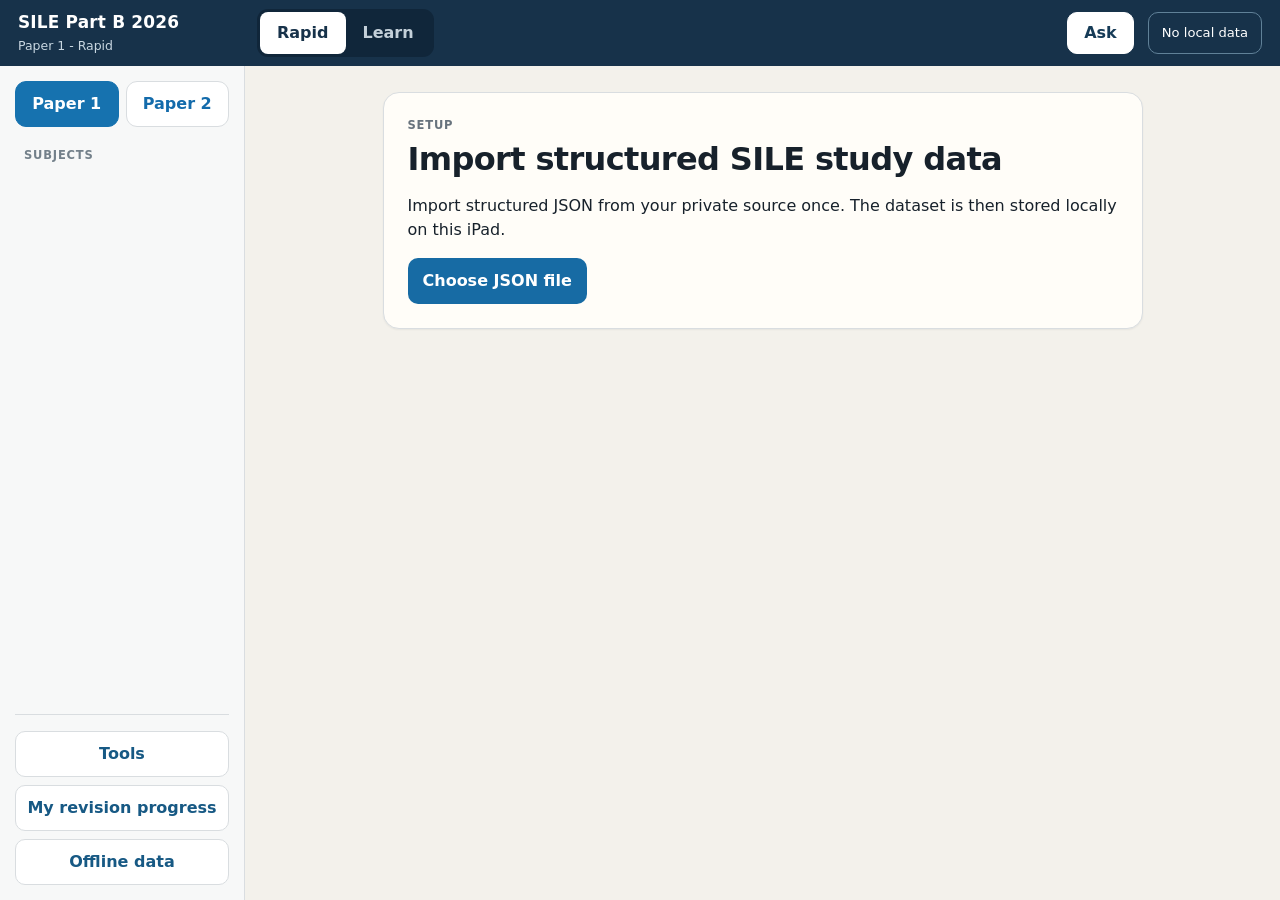
==== index.html @ 6424556f "Resolve manifest and touch icon relative to hosting directory for safe staging" ====
<!doctype html>
<html lang="en">
<head>
<meta charset="utf-8">
<meta name="viewport" content="width=device-width,initial-scale=1,viewport-fit=cover">
<meta name="theme-color" content="#17324a">
<meta name="apple-mobile-web-app-capable" content="yes">
<meta name="apple-mobile-web-app-status-bar-style" content="default">
<meta name="apple-mobile-web-app-title" content="SILE 2026">
<link rel="manifest" href="./manifest.webmanifest">
<link rel="apple-touch-icon" sizes="180x180" href="./apple-touch-icon.png">
<link rel="stylesheet" href="styles.css">
<script>
(function(){
  function save(message){
    try{sessionStorage.setItem('sile_last_startup_error',String(message).slice(0,240))}catch(e){}
  }
  window.addEventListener('error', function(e){save((e.message || 'Script loading error')+(e.filename?' ('+e.filename.split('/').pop()+')':''))});
  window.addEventListener('unhandledrejection', function(e){save('Unhandled rejection: '+String(e.reason && e.reason.message || e.reason))});
})();
</script>
<title>SILE Part B 2026</title>
</head>
<body>
<header class="appHeader">
  <button id="navToggle" class="navToggle" aria-label="Show or hide subject navigation" aria-expanded="false">☰</button>
  <div class="brandBlock">
    <div class="brandTitle">SILE Part B 2026</div>
    <div id="contextLabel" class="brandContext">Offline reference</div>
  </div>
  <div class="modeSwitch" aria-label="Study mode">
    <button data-mode="rapid" class="active">Rapid</button>
    <button data-mode="learn">Learn</button>
  </div>
  <button id="searchBtn" class="headerAction urgentAction" aria-label="Ask a legal question using local study materials">Ask</button>
  <button id="statusBtn" class="offlineBadge">No data</button>
</header>

<div class="appShell">
  <aside id="sidebar" class="sidebar">
    <div class="paperSwitch">
      <button data-paper="1" class="active">Paper 1</button>
      <button data-paper="2">Paper 2</button>
    </div>
    <div class="sideLabel">Subjects</div>
    <nav id="subjects" class="subjectNav"></nav>
    <div class="sideFooter">
      <button id="toolsBtn" class="sideUtility">Tools</button>
      <button id="progressBtn" class="sideUtility">My revision progress</button>
      <button id="dataBtn" class="sideUtility">Offline data</button>
    </div>
  </aside>

  <main class="mainArea">
    <div id="screen" class="screen"></div>
  </main>
</div>

<input id="fileInput" type="file" accept="application/json,.json" hidden>
<div id="toast" class="toast" role="status" aria-live="polite"></div>
<script src="tools-enhancements.js" defer></script>
<script src="retrieval-enhancements.js?build=20261123c" defer></script>
<script src="local-model.js" defer></script>
<script src="study-ux.js" defer></script>
<script src="app.js?build=20261123c" defer></script>
</body>
</html>
---- styles.css ----
:root{
  --nav:#17324a;
  --nav-deep:#10263a;
  --bg:#f3f1eb;
  --surface:#fffdf8;
  --surface-2:#f8f6f1;
  --ink:#17212b;
  --muted:#68737d;
  --line:#d9dde0;
  --accent:#1b679d;
  --accent-soft:#e8f1f7;
  --green:#23623c;
  --green-bg:#e4f2e8;
  --amber:#74520b;
  --amber-bg:#fff0c8;
  --red:#8f2d2d;
  --red-bg:#fde6e5;
  --purple:#642d78;
  --purple-bg:#f2e6f7;
  --shadow:0 1px 2px rgba(20,35,50,.06);
  font:16px/1.5 system-ui,-apple-system,"Segoe UI",sans-serif;
  color:var(--ink);
  background:var(--bg);
}
*{box-sizing:border-box}
html,body{height:100%;margin:0}
body{overflow:hidden;background:var(--bg)}
button,input{font:inherit}
button{cursor:pointer}
button:focus-visible,input:focus-visible,summary:focus-visible{outline:3px solid #9bc9e8;outline-offset:2px}

.appHeader{height:66px;background:var(--nav);color:#fff;display:flex;align-items:center;gap:14px;padding:9px 18px;position:relative;z-index:20}
.brandBlock{min-width:225px}
.brandTitle{font-weight:800;font-size:1.06rem;letter-spacing:.01em}
.brandContext{font-size:.78rem;color:#c8d7e1;margin-top:1px}
.modeSwitch{display:flex;background:var(--nav-deep);padding:3px;border-radius:11px}
.modeSwitch button{min-height:42px;border:0;border-radius:8px;padding:0 17px;background:transparent;color:#c4d0d9;font-weight:780}
.modeSwitch button.active{background:#fff;color:var(--nav)}
.headerAction{margin-left:auto;min-height:42px;border:1px solid #608198;border-radius:10px;background:transparent;color:#fff;padding:0 16px;font-weight:720}
.offlineBadge{min-height:42px;border:1px solid #608198;border-radius:10px;background:transparent;color:#fff;padding:0 13px;font-size:.82rem}

.appShell{height:calc(100dvh - 66px);display:grid;grid-template-columns:245px minmax(0,1fr);min-height:0}
.sidebar{min-height:0;overflow-y:auto;-webkit-overflow-scrolling:touch;background:#f7f8f8;border-right:1px solid var(--line);padding:15px;display:flex;flex-direction:column}
.paperSwitch{display:grid;grid-template-columns:1fr 1fr;gap:7px;margin-bottom:20px}
.paperSwitch button{min-height:46px;border:1px solid var(--line);border-radius:11px;background:#fff;color:#136bab;font-weight:800}
.paperSwitch button.active{background:#1672af;color:#fff;border-color:#1672af}
.sideLabel{padding:0 9px 7px;text-transform:uppercase;letter-spacing:.07em;font-size:.72rem;color:#73808a;font-weight:850}
.subjectNav{display:flex;flex-direction:column;gap:4px}
.subjectNav button{min-height:46px;border:0;border-radius:10px;background:transparent;text-align:left;padding:10px 11px;color:#1f2a34;font-weight:690}
.subjectNav button:hover{background:#eef3f6}
.subjectNav button.active{background:#dfeef8;color:#174f76;font-weight:800}
.subjectNav button.allSubjects{font-weight:820}
.sideFooter{margin-top:auto;padding-top:16px;border-top:1px solid var(--line);display:grid;gap:8px}
.sideUtility{min-height:46px;border:1px solid var(--line);border-radius:10px;background:#fff;color:#175984;font-weight:760}

.mainArea{min-width:0;min-height:0;overflow:hidden;background:var(--bg)}
.screen{height:100%;overflow-y:auto;-webkit-overflow-scrolling:touch;overscroll-behavior:contain;padding:26px 30px 90px}
.screenInner{max-width:980px;margin:0 auto}

.eyebrow{text-transform:uppercase;letter-spacing:.07em;font-size:.72rem;color:var(--muted);font-weight:850;margin-bottom:7px}
.pageTitle{font-size:2rem;line-height:1.15;margin:0 0 10px;letter-spacing:-.02em}
.pageLead{max-width:760px;color:#59656e;margin:0}

.paperHero,.subjectHero,.dataPanel,.searchPanel{background:var(--surface);border:1px solid var(--line);border-radius:16px;padding:24px;box-shadow:var(--shadow)}
.paperStats,.subjectStats{display:flex;gap:10px;flex-wrap:wrap;margin-top:18px}
.statPill{border:0;background:#edf3f6;border-radius:10px;padding:9px 12px;text-align:left;color:#34424d}
.statPill strong{display:block;color:#173a55;font-size:1.08rem}

.subjectGrid{display:grid;grid-template-columns:repeat(2,minmax(0,1fr));gap:12px;margin-top:20px}
.subjectCard{min-height:112px;border:1px solid var(--line);border-radius:13px;background:#fff;padding:16px;text-align:left}
.subjectCard:hover{border-color:#aacadd;background:#fbfdfe}
.subjectCardTitle{font-size:1rem;font-weight:800;color:#1f3444}
.subjectCardMeta{margin-top:7px;color:var(--muted);font-size:.82rem}

.subjectHeader{margin-bottom:18px}
.subjectHeaderTop{display:flex;justify-content:space-between;align-items:flex-start;gap:18px}
.subjectHeader .pageTitle{font-size:1.85rem}
.tabBar{display:flex;gap:4px;overflow-x:auto;-webkit-overflow-scrolling:touch;padding:5px;background:#e9ecee;border-radius:12px;margin-top:18px;position:sticky;top:-1px;z-index:8}
.tabBar button{flex:0 0 auto;min-height:42px;border:0;border-radius:9px;padding:0 13px;background:transparent;color:#52616d;font-weight:760}
.tabBar button.active{background:#fff;color:#173d59;box-shadow:var(--shadow)}

.sectionTitle{font-size:1.12rem;margin:26px 0 10px;color:#1c2e3a}
.essentialsGrid{display:grid;grid-template-columns:repeat(3,minmax(0,1fr));gap:12px}
.essentialBlock{background:var(--surface);border:1px solid var(--line);border-radius:13px;padding:15px;min-height:150px}
.essentialBlock h3{font-size:.83rem;text-transform:uppercase;letter-spacing:.04em;color:#5e6d78;margin:0 0 10px}
.essentialBlock ul{margin:0;padding-left:19px}
.essentialBlock li{margin:7px 0}

.listHeader{display:flex;align-items:flex-end;justify-content:space-between;gap:16px;margin-bottom:12px}
.listHeader h2{font-size:1.35rem;margin:0}
.listCount{font-size:.82rem;color:var(--muted)}
.contentList{display:grid;gap:9px}
.contentRow{width:100%;border:1px solid var(--line);border-radius:12px;background:var(--surface);padding:14px 16px;text-align:left;box-shadow:var(--shadow)}
.contentRow:hover{border-color:#b5cfdf;background:#fcfefe}
.rowTop{display:flex;align-items:center;justify-content:space-between;gap:12px}
.rowType{font-size:.7rem;font-weight:850;letter-spacing:.05em;color:var(--accent)}
.rowMeta{font-size:.76rem;color:var(--muted)}
.rowTitle{font-size:1rem;font-weight:790;margin-top:4px;color:#183a53}
.rowExcerpt{font-size:.86rem;color:#56636d;margin-top:5px}

.learnGrid{display:grid;grid-template-columns:repeat(2,minmax(0,1fr));gap:12px}
.lessonCard{border:1px solid var(--line);border-radius:13px;background:var(--surface);padding:16px;text-align:left;min-height:145px}
.lessonPriority{font-size:.7rem;font-weight:850;color:#7a5b12;text-transform:uppercase;letter-spacing:.05em}
.lessonTitle{font-weight:820;font-size:1rem;margin-top:5px;color:#173b56}
.lessonSummary{font-size:.84rem;color:#5d6972;margin-top:7px}
.lessonMeta{font-size:.75rem;color:#7b858d;margin-top:10px}

.focusHeader{position:sticky;top:-26px;z-index:9;background:linear-gradient(var(--bg) 78%,rgba(243,241,235,0));padding:26px 0 16px;margin-top:-26px}
.backButton{min-height:44px;border:1px solid var(--line);border-radius:10px;background:#fff;color:#175984;padding:0 13px;font-weight:760}
.reader{max-width:820px;margin:0 auto}
.reader .pageTitle{font-size:1.9rem}
.readerMeta{font-size:.8rem;color:var(--muted);margin-bottom:8px}

.provenanceStrip{display:flex;gap:7px;flex-wrap:wrap;margin:12px 0 16px}
.badge{display:inline-flex;align-items:center;min-height:30px;border-radius:999px;padding:0 10px;font-size:.7rem;font-weight:860;letter-spacing:.025em}
.badge.official{background:var(--green-bg);color:var(--green)}
.badge.derived{background:var(--amber-bg);color:var(--amber)}
.badge.unresolved{background:var(--red-bg);color:var(--red)}
.badge.conflict{background:var(--purple-bg);color:var(--purple)}
.badge.neutral{background:#edf0f2;color:#52616d}

.readSection{background:var(--surface);border:1px solid var(--line);border-radius:13px;padding:17px 18px;margin:11px 0}
.readSection h2{font-size:1.02rem;margin:0 0 8px;color:#1d3445}
.readSection p{margin:0;white-space:pre-wrap}
.readSection.rule{border-left:5px solid var(--accent)}
.readSection.trap{border-left:5px solid #a03b37;background:#fffaf9}
.readSection.answer{border-left:5px solid #2c6b43}
.readSection.warning{border-left:5px solid #7b3d8c;background:#fffaff}

.optionList{display:grid;gap:8px}
.optionBox{border:1px solid var(--line);border-radius:10px;padding:11px 12px;background:#fff}
.answerReveal{margin-top:12px}
.revealButton{min-height:46px;border:0;border-radius:10px;background:#173f5d;color:#fff;padding:0 16px;font-weight:800}
.hiddenAnswer{display:none}
.hiddenAnswer.revealed{display:block}

.conceptTable{display:grid;gap:9px}
.conceptCard{border:1px solid var(--line);border-radius:11px;padding:13px 14px;background:#fff}
.conceptTerm{font-weight:830;color:#173d59}
.conceptPlain{margin-top:5px}
.conceptLegal{margin-top:7px;color:#5b6770;font-size:.86rem;border-top:1px solid #eceeef;padding-top:7px}
.numberedList,.bulletList{margin:0;padding-left:22px}
.numberedList li,.bulletList li{margin:7px 0}
.miniGrid{display:grid;grid-template-columns:1fr 1fr;gap:10px}
.miniBlock{border:1px solid var(--line);border-radius:11px;background:#fff;padding:13px}
.miniLabel{font-size:.72rem;text-transform:uppercase;letter-spacing:.05em;color:var(--muted);font-weight:850;margin-bottom:5px}
.memoryBox{background:#eef5f8;border:1px solid #cbdde7;border-radius:12px;padding:15px}
.trapBox{background:#fff2ef;border:1px solid #edc8c2;border-radius:12px;padding:15px}
.conflictBox{background:#fbf4fd;border:1px solid #dfcae7;border-radius:12px;padding:15px;margin:8px 0}
.checkList details{border-top:1px solid var(--line);padding:10px 0}
.checkList details:first-child{border-top:0}
.checkList summary{font-weight:760;cursor:pointer}
.checkAnswer{padding:8px 0 2px;color:#4f5d67}

.searchPanel{max-width:900px;margin:0 auto}
.searchInput{width:100%;min-height:50px;border:2px solid #bcc9d2;border-radius:11px;padding:0 14px;font-size:1.02rem;background:#fff}
.searchScope{display:flex;gap:6px;flex-wrap:wrap;margin-top:11px}
.searchScope button{min-height:40px;border:1px solid var(--line);border-radius:999px;background:#fff;padding:0 12px;color:#2b5878;font-weight:720}
.searchScope button.active{background:#173f5d;color:#fff;border-color:#173f5d}
.searchResults{margin-top:18px}

.toolsGrid{display:grid;grid-template-columns:repeat(2,minmax(0,1fr));gap:12px}
.toolCard{border:1px solid var(--line);border-radius:12px;background:var(--surface);padding:15px}
.toolCard h3{margin:4px 0 6px;font-size:1rem}
.toolCard p{margin:0;color:#5a6770;font-size:.86rem}

.dataPanel{max-width:760px;margin:0 auto}
.dataActions{display:flex;gap:10px;flex-wrap:wrap;margin-top:16px}
.primaryButton,.secondaryButton{min-height:46px;border-radius:10px;padding:0 15px;font-weight:780}
.primaryButton{border:0;background:#176ba4;color:#fff}
.secondaryButton{border:1px solid var(--line);background:#fff;color:#175984}
.dataNote{margin-top:15px;padding:12px;border-radius:10px;background:#fff6dc;border:1px solid #e8d49c;font-size:.86rem}

.toast{position:fixed;bottom:18px;left:50%;transform:translateX(-50%);background:#102333;color:#fff;padding:9px 13px;border-radius:8px;display:none;z-index:50}
body.focusMode .appShell{grid-template-columns:minmax(0,1fr)}
body.focusMode .sidebar{display:none}
body.focusMode .screen{padding-left:44px;padding-right:44px}

@media(max-width:1000px){
  .appShell{grid-template-columns:220px minmax(0,1fr)}
  .brandBlock{min-width:190px}
  .screen{padding:22px 22px 80px}
  .essentialsGrid{grid-template-columns:1fr 1fr}
  .learnGrid{grid-template-columns:1fr}
}
@media(prefers-reduced-motion:reduce){*{scroll-behavior:auto!important}}
/* v11: private local tools and reference finder */
.urgentAction{background:#fff;color:#163b57;border-color:#fff;font-weight:850}
.secondaryAction{opacity:.8}
.findPage{max-width:980px;margin:0 auto}
.findLabel,.calcField span{display:block;font-size:.8rem;font-weight:800;color:#52616d;margin-bottom:6px}
.findPage textarea{display:block;width:100%;min-height:120px;resize:vertical;font:inherit;line-height:1.5;padding:13px;border:2px solid #c5d0d8;border-radius:11px;background:#fff}
.findControls{display:flex;align-items:center;gap:16px;flex-wrap:wrap;margin-top:13px}
.findControls label{display:flex;gap:7px;align-items:center;font-size:.86rem}
.findControls input[type=checkbox]{width:20px;height:20px}
.toolLaunchGrid{display:grid;grid-template-columns:repeat(auto-fit,minmax(230px,1fr));gap:10px}
.toolLaunch{width:100%;min-height:100px;border:1px solid var(--line);background:#fff;text-align:left;padding:14px;border-radius:11px}
.toolLaunch strong,.toolLaunch small{display:block;margin-top:6px}
.toolLaunch small{font-size:.82rem;color:var(--muted)}
.privateInstall{background:#edf4f9;border:1px solid #c9dce9;padding:15px;border-radius:12px;margin-bottom:20px}
.privateInstall p{margin:5px 0 10px}
.calcForm{display:grid;grid-template-columns:repeat(auto-fit,minmax(260px,1fr));gap:12px;background:#fff;border:1px solid var(--line);padding:18px;border-radius:12px;margin:14px 0}
.calcForm>.dataActions{grid-column:1 / -1}
.calcField{display:block;min-width:0}
.calcField input,.calcField select{width:100%;height:46px;border:1px solid #aabdc9;border-radius:9px;padding:7px 12px;background:#fff;font-size:1rem}
.calcField small{display:block;color:var(--muted);font-size:.75rem;margin-top:5px}
@media(max-width:1100px){.brandBlock{min-width:165px}.appHeader{gap:7px;padding:8px 10px}.headerAction{padding:0 10px;font-size:.82rem}.offlineBadge{font-size:.72rem}.calcForm{grid-template-columns:1fr}}
@media(max-width:780px){.urgentAction{font-size:.8rem}.secondaryAction{display:none}}

/* 2026-11-23: Beginner lessons, structured procedures, iPad navigation */
.procedureSteps{counter-reset:none;padding:0;margin:14px 0;list-style:none;display:grid;gap:14px}
.procedureStep{background:var(--surface);border:1px solid var(--line);border-radius:13px;padding:18px 20px;border-left:5px solid var(--accent)}
.procedureNum{font-size:.73rem;font-weight:900;letter-spacing:.09em;color:#1366a0;margin-bottom:8px}
.procedureStep h2{font-size:1.13rem;line-height:1.45;margin:0 0 14px}
.procedureFacts{margin:0;display:grid;grid-template-columns:repeat(2,minmax(0,1fr));gap:10px}
.procedureFacts>div{border-top:1px solid var(--line);padding-top:8px}
.procedureFacts dt{color:var(--muted);font-weight:800;font-size:.77rem}
.procedureFacts dd{margin:3px 0 0;font-size:.91rem;overflow-wrap:anywhere}
.learningStage{display:grid;grid-template-columns:43px minmax(0,1fr);gap:14px;margin:20px 0 26px}
.stageNum{height:40px;width:40px;background:#174b70;border-radius:50%;color:#fff;display:grid;place-items:center;font-weight:900}
.stageBody{min-width:0}
.stageBody>h2{font-size:1.2rem;margin:0 0 12px}
.stageBody>h3{font-size:1rem;margin:14px 0 5px}
.stageBody>p{max-width:74ch}
.stageBody .readSection{margin:10px 0}
.stageBody .conceptCard{padding:14px}
.studyActions{display:flex;gap:9px;flex-wrap:wrap;margin:14px 0}
.studyActions button{min-height:46px}
.progressPanel{margin-top:24px}
.relatedQuestions{display:grid;gap:8px}
.relatedQuestion{border:1px solid var(--line);border-radius:10px;background:#fff;padding:11px 13px;min-height:46px;text-align:left;color:#175984;font-weight:750}
.relatedQuestion small{float:right;color:var(--muted);font-size:.71rem}
.answerChoice{border:1px solid var(--line);border-radius:11px;background:#fff;display:flex;gap:11px;align-items:flex-start;padding:12px;margin:7px 0;min-height:52px}
.answerChoice:has(input:checked){border-color:#287fbd;background:#ebf4fb}
.answerChoice input{height:20px;width:20px;flex:0 0 20px;margin:3px}
.answerLetter{font-weight:850;color:#173f5d}
.answerText{flex:1}
.navToggle{display:none;background:transparent;border:1px solid #62849c;color:#fff;border-radius:9px;min-height:42px;min-width:44px}
body.focusMode .mainArea{min-width:0}
.appHeader{overflow:hidden}
.brandContext{white-space:nowrap;overflow:hidden;text-overflow:ellipsis}
@media(max-width:1060px){
 .appHeader{gap:8px}
 .brandBlock{min-width:0;max-width:200px}
 .appShell{grid-template-columns:205px minmax(0,1fr)}
 .subjectHeaderTop{flex-wrap:wrap}
 .subjectHeader .pageTitle{font-size:1.58rem}
 .subjectGrid,.essentialsGrid{grid-template-columns:1fr 1fr}
 .modeSwitch button{padding:0 12px}
}
@media(max-width:800px){
 .appHeader{display:grid;grid-template-columns:minmax(0,1fr) auto auto;grid-template-areas:"brand mode search" "status status status";height:112px;align-content:center;row-gap:5px}
 .brandBlock{grid-area:brand;max-width:none}
 .modeSwitch{grid-area:mode}
 #searchBtn{grid-area:search;margin:0}
 #statusBtn{grid-area:status;justify-self:end;min-height:31px;padding:3px 10px}
 .appShell{height:calc(100dvh - 112px);grid-template-columns:180px minmax(0,1fr)}
 .screen{padding:16px 15px 75px}
 .pageTitle{font-size:1.5rem}
 .subjectGrid,.essentialsGrid,.learnGrid,.miniGrid{grid-template-columns:1fr}
 .procedureFacts{grid-template-columns:1fr}
 .subjectNav button{padding:9px;font-size:.89rem}
 .tabBar{overflow-x:auto;white-space:nowrap}
}
@media(max-width:630px){
 .appHeader{grid-template-columns:44px minmax(0,1fr) auto;grid-template-areas:"nav brand search" "mode mode status"}
 .navToggle{grid-area:nav;display:grid;place-items:center}
 .brandTitle{font-size:.94rem}
 .modeSwitch{justify-self:start}
 .appShell{grid-template-columns:minmax(0,1fr)}
 .sidebar{position:fixed;top:112px;left:0;bottom:0;width:min(270px,82vw);z-index:30;box-shadow:8px 0 18px #12243322;transform:translateX(-110%);transition:transform .18s}
 body.navOpen .sidebar{transform:translateX(0)}
 body.focusMode .sidebar{display:none}
 body.focusMode .screen{padding:18px 15px 75px}
 .reader .pageTitle{font-size:1.45rem}
 .learningStage{grid-template-columns:33px minmax(0,1fr);gap:8px}
 .stageNum{width:30px;height:30px}
}

/* Clear distinction between Rapid lookup and Learn study workflows */
.rapidHome,.learnHome{max-width:930px;margin:0 auto}
.rapidHome .pageTitle,.learnHome .pageTitle{font-size:clamp(1.65rem,3vw,2.25rem)}
.rapidHome .subjectCard{min-height:105px}
.learnHome .subjectCard{min-height:145px}
.quickFind{min-width:200px;margin:17px 0 5px}
.modeIntro{border-radius:15px;padding:20px 22px;margin-bottom:20px}
.modeIntro h2{font-size:1.38rem;line-height:1.35;margin:2px 0 8px}
.modeIntro p{max-width:75ch;margin:0 0 13px;color:#495966}
.quickMode{background:#eaf2f6;border:1px solid #c9dce8}
.learnMode{background:#fffdf8;border:1px solid #d7d9d7}
.studyProgressTop{padding:13px 15px;background:#e7f0e9;border-radius:11px;margin:16px 0;color:#244d35}
.studyProgressTop strong{font-size:1.08rem}
.progressTrack{height:9px;background:#cddbcf;overflow:hidden;border-radius:99px;margin:8px 0 0}
.progressTrack span{display:block;height:100%;background:#32724c;border-radius:99px}
.reviewCount{display:block;font-size:.84rem;margin-top:8px;color:#8b5326}
.subjectNext{color:#174b70;font-weight:780;font-size:.84rem;margin-top:13px}
.nextLesson{padding:18px;background:#f3f7f8;border:1px solid #cddfe8;border-radius:13px;margin-top:14px}
.nextLesson h3{margin:0 0 8px;font-size:1.08rem}
.nextLesson p{margin:0 0 12px;color:#53636f}
.learningShortcuts{display:grid;grid-template-columns:repeat(3,minmax(0,1fr));gap:10px;margin:18px 0}
.learnShortcut{display:block;background:#fff;border:1px solid var(--line);padding:14px;border-radius:11px;text-align:left;min-height:90px;color:#174b70}
.learnShortcut strong,.learnShortcut small{display:block}
.learnShortcut small{margin-top:7px;color:#5b6972;font-size:.79rem}
.referenceFilters{display:flex;gap:7px;flex-wrap:wrap;margin:15px 0 20px}
.referenceFilters button{min-height:43px;border:1px solid #bccbd5;background:#fff;border-radius:999px;color:#194d70;padding:0 12px;font-weight:750}
.referenceFilters button.active{background:#164f78;border-color:#164f78;color:#fff}
.modelText{white-space:pre-wrap;overflow-wrap:anywhere}
.sourceMeta{font-size:.74rem;color:#5d6c74;line-height:1.4;margin-top:8px}
.localSearchSetup{margin:22px auto 0}
.localSearchSetup details[open]{background:#fff}
@media(max-width:900px){.learningShortcuts{grid-template-columns:1fr}.modeIntro{padding:16px}}
@media(max-width:630px){.modeIntro h2{font-size:1.22rem}.quickFind{width:100%}.rapidHome .pageTitle,.learnHome .pageTitle{font-size:1.55rem}}

/* Two distinct study workflows */
.modeIntro{border:1px solid var(--line);border-radius:16px;padding:24px;margin:8px 0 18px}
.modeIntro h2{margin:4px 0 8px;font-size:1.3rem;line-height:1.3}
.modeIntro p{max-width:68ch;color:#455967;margin:0 0 14px}
.quickMode,.rapidHome{background:#ecf3f6}
.learnMode,.learnHome{background:#fcf8ed}
.learnHome,.rapidHome{border-radius:16px;padding:21px 23px}
.rapidHome .pageTitle,.learnHome .pageTitle{font-size:1.95rem}
.rapidSubject .tabBar{background:#dfe9ef}
.learningSubject .tabBar{background:#f0eadd}
.subjectNext{margin-top:11px;color:#176089;font-size:.86rem;font-weight:800}
.studyProgressTop{padding:14px 16px;background:#fff;border:1px solid #ddd6c6;border-radius:12px;margin:18px 0 7px}
.studyProgressTop strong{font-size:1.13rem;color:#233949}
.progressTrack{height:9px;overflow:hidden;background:#dce7ed;border-radius:999px;margin-top:10px}
.progressTrack>span{height:100%;display:block;background:#2779a8;border-radius:999px}
.nextLesson{border-left:4px solid #b98129;background:#fffdf6;padding:16px;margin-top:15px;border-radius:10px}
.nextLesson h3{font-size:1.12rem;margin:4px 0 6px}
.nextLesson p{line-height:1.5}
.learningShortcuts{display:grid;grid-template-columns:repeat(3,minmax(0,1fr));gap:11px;margin:16px 0}
.learnShortcut{min-height:99px;padding:15px;border:1px solid var(--line);border-radius:12px;background:#fff;text-align:left}
.learnShortcut strong{display:block;color:#1b4763;font-size:.99rem}
.learnShortcut small{display:block;color:var(--muted);font-size:.79rem;margin-top:7px}
.quickFind{margin:17px 0 5px}
.referenceFilters{display:flex;flex-wrap:wrap;gap:7px;margin:15px 0}
.referenceFilters button{min-height:44px;border:1px solid var(--line);background:#fff;border-radius:999px;padding:0 13px;color:#36586f;font-weight:760}
.referenceFilters button.active{background:#1d587c;color:#fff;border-color:#1d587c}
.reviewCount{display:inline-block;font-size:.81rem;color:#915b16;margin-top:8px}
.sourceMeta{color:#53616b;font-size:.78rem;line-height:1.35;margin-top:6px}
.modelText{white-space:pre-wrap;line-height:1.7;max-width:74ch}
.localSearchSetup{margin-top:20px}
.localSearchSetup details>summary{min-height:48px;padding:12px 0;cursor:pointer;font-weight:700}
.localSearchSetup .calcField{margin:14px 0}
.localSearchSetup #modelStatus{white-space:pre-wrap;overflow-wrap:anywhere}
@media(max-width:900px){.learningShortcuts{grid-template-columns:1fr}.modeIntro{padding:16px}.rapidHome,.learnHome{padding:17px}.rapidHome .pageTitle,.learnHome .pageTitle{font-size:1.55rem}}
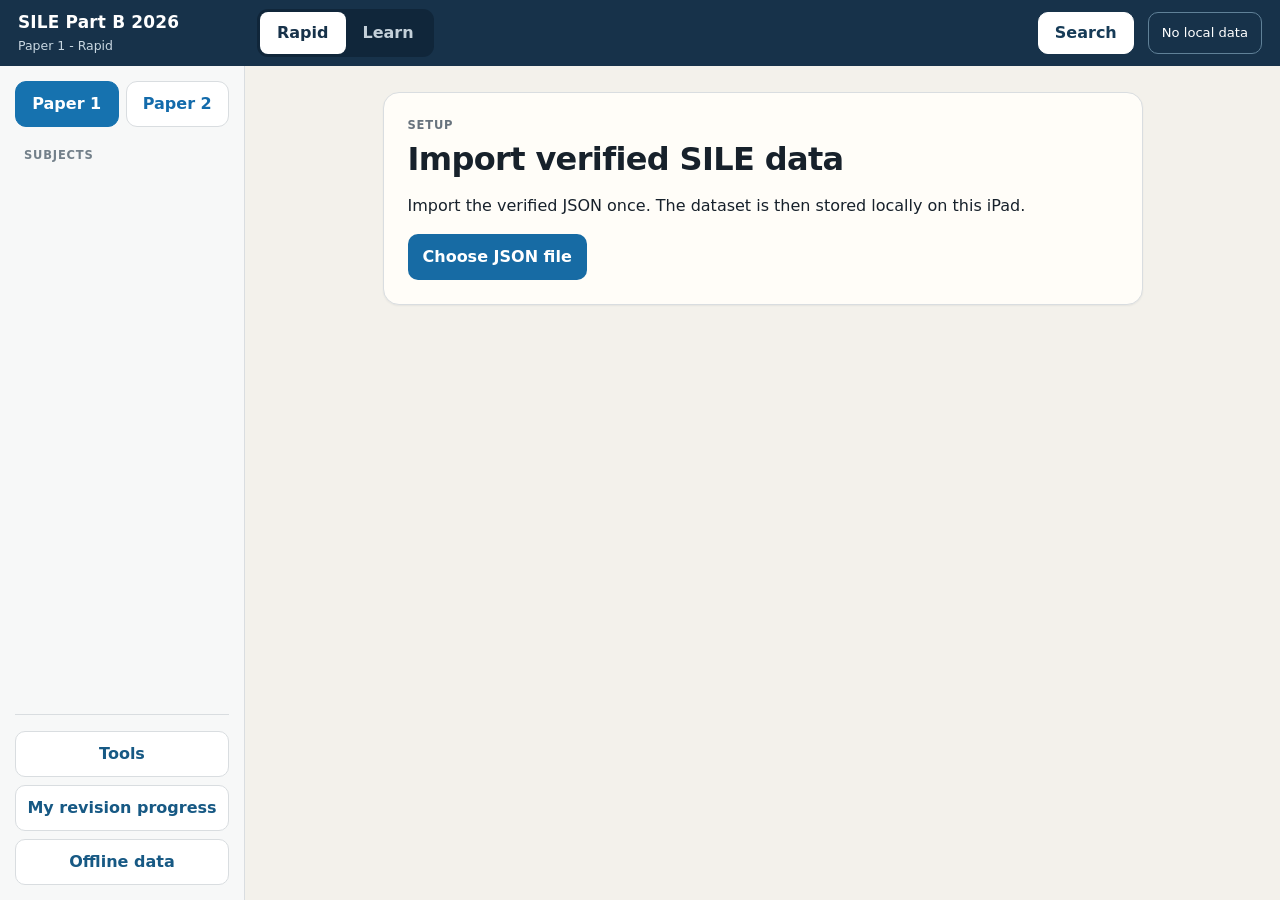
==== commit 7d862d4e: "Improve offline question search, reader controls and cache integrity" ====
--- a/index.html
+++ b/index.html
@@ -9,7 +9,7 @@
 <meta name="apple-mobile-web-app-title" content="SILE 2026">
 <link rel="manifest" href="./manifest.webmanifest">
 <link rel="apple-touch-icon" sizes="180x180" href="./apple-touch-icon.png">
-<link rel="stylesheet" href="styles.css">
+<link rel="stylesheet" href="styles.css?v=18">
 <script>
 (function(){
   function save(message){
@@ -32,7 +32,7 @@
     <button data-mode="rapid" class="active">Rapid</button>
     <button data-mode="learn">Learn</button>
   </div>
-  <button id="searchBtn" class="headerAction urgentAction" aria-label="Ask a legal question using local study materials">Ask</button>
+  <button id="searchBtn" class="headerAction urgentAction">Search</button>
   <button id="statusBtn" class="offlineBadge">No data</button>
 </header>
 
@@ -58,10 +58,10 @@
 
 <input id="fileInput" type="file" accept="application/json,.json" hidden>
 <div id="toast" class="toast" role="status" aria-live="polite"></div>
-<script src="tools-enhancements.js" defer></script>
-<script src="retrieval-enhancements.js?build=20261123c" defer></script>
-<script src="local-model.js" defer></script>
-<script src="study-ux.js" defer></script>
-<script src="app.js?build=20261123c" defer></script>
+<script src="tools-enhancements.js?v=18" defer></script>
+<script src="retrieval-enhancements.js?v=18" defer></script>
+<script src="local-model.js?v=18" defer></script>
+<script src="study-ux.js?v=18" defer></script>
+<script src="app.js?v=18" defer></script>
 </body>
 </html>
--- a/styles.css
+++ b/styles.css
@@ -345,3 +345,23 @@
 .localSearchSetup .calcField{margin:14px 0}
 .localSearchSetup #modelStatus{white-space:pre-wrap;overflow-wrap:anywhere}
 @media(max-width:900px){.learningShortcuts{grid-template-columns:1fr}.modeIntro{padding:16px}.rapidHome,.learnHome{padding:17px}.rapidHome .pageTitle,.learnHome .pageTitle{font-size:1.55rem}}
+
+.questionDetails > summary {
+ cursor: pointer;
+ min-height: 44px;
+ padding: 12px 0;
+ font-weight: 700;
+ color: var(--ink);
+}
+.questionDetails > summary:focus-visible {
+ outline: 2px solid currentColor;
+ outline-offset: 3px;
+}
+.questionDetails textarea {
+ display: block;
+ width: 100%;
+ max-width: 100%;
+ margin-top: 6px;
+ padding: 10px;
+ font: inherit;
+}
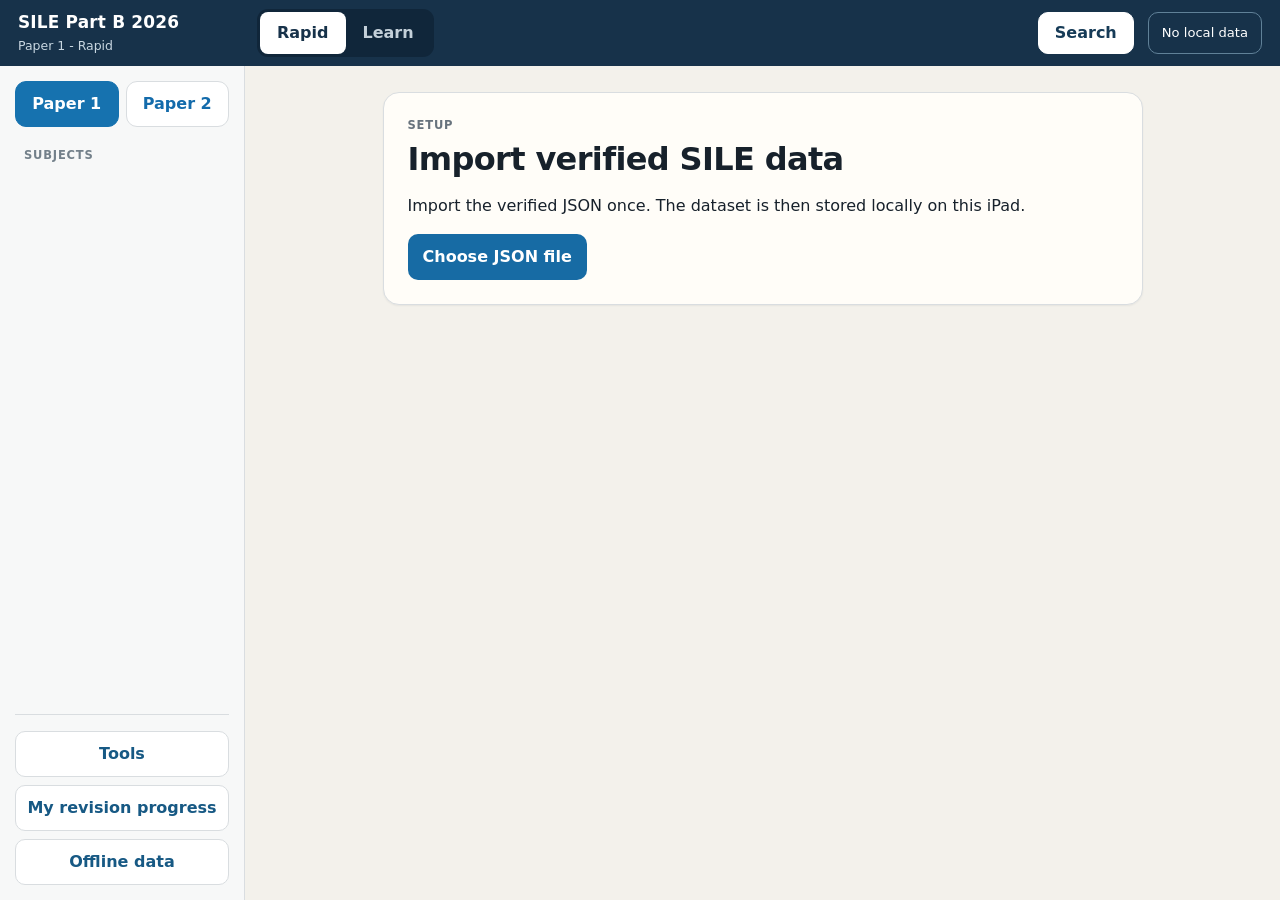
==== commit 88f1399c: "Make the SILE question reader easier to scan and navigate" ====
--- a/index.html
+++ b/index.html
@@ -9,7 +9,7 @@
 <meta name="apple-mobile-web-app-title" content="SILE 2026">
 <link rel="manifest" href="./manifest.webmanifest">
 <link rel="apple-touch-icon" sizes="180x180" href="./apple-touch-icon.png">
-<link rel="stylesheet" href="styles.css?v=18">
+<link rel="stylesheet" href="styles.css?v=19">
 <script>
 (function(){
   function save(message){
@@ -52,16 +52,17 @@
   </aside>
 
   <main class="mainArea">
+    <div id="questionBar" class="questionBar" hidden></div>
     <div id="screen" class="screen"></div>
   </main>
 </div>
 
 <input id="fileInput" type="file" accept="application/json,.json" hidden>
 <div id="toast" class="toast" role="status" aria-live="polite"></div>
-<script src="tools-enhancements.js?v=18" defer></script>
-<script src="retrieval-enhancements.js?v=18" defer></script>
-<script src="local-model.js?v=18" defer></script>
-<script src="study-ux.js?v=18" defer></script>
-<script src="app.js?v=18" defer></script>
+<script src="tools-enhancements.js?v=19" defer></script>
+<script src="retrieval-enhancements.js?v=19" defer></script>
+<script src="local-model.js?v=19" defer></script>
+<script src="study-ux.js?v=19" defer></script>
+<script src="app.js?v=19" defer></script>
 </body>
 </html>
--- a/styles.css
+++ b/styles.css
@@ -365,3 +365,103 @@
  padding: 10px;
  font: inherit;
 }
+
+.questionWording p, .optionBox, .answerText { white-space: pre-wrap; }
+
+/* Question navigation occupies its own row above the scrolling reading pane. */
+body { display: flex; flex-direction: column; height: 100dvh; }
+.appHeader { flex: 0 0 auto; }
+.appShell { flex: 1; height: auto; position: relative; }
+body.questionMode .appHeader { display: none; }
+body.questionMode .mainArea {
+ display: grid;
+ grid-template-rows: auto minmax(0, 1fr);
+}
+body.questionMode .screen {
+ min-height: 0;
+ padding: 1.15rem max(1rem, env(safe-area-inset-right)) max(2rem, env(safe-area-inset-bottom)) max(1rem, env(safe-area-inset-left));
+}
+.questionBar:not([hidden]) {
+ display: flex;
+ align-items: center;
+ justify-content: space-between;
+ gap: .75rem;
+ padding: max(.3rem, env(safe-area-inset-top)) max(.75rem, env(safe-area-inset-right)) .3rem max(.75rem, env(safe-area-inset-left));
+ background: var(--surface);
+ border-bottom: 1px solid var(--line);
+}
+.questionBar .backButton { text-align: left; overflow-wrap: anywhere; padding-block: .35rem; }
+.questionBarContext {
+ min-width: 0;
+ display: flex;
+ justify-content: flex-end;
+ flex-wrap: wrap;
+ align-items: baseline;
+ gap: .125rem .6rem;
+ text-align: right;
+ overflow-wrap: anywhere;
+}
+.questionBarContext span { color: #47586a; font-size: .84rem; }
+.questionReader { max-width: 67ch; font-size: 1.125rem; line-height: 1.65; overflow-wrap: anywhere; }
+.questionReader .pageTitle { font-size: 1.45em; margin-block-end: .65em; }
+.questionReader .readerMeta { color: #47586a; font-size: .86rem; }
+.questionReader .readSection { padding: .875rem clamp(.75rem, 2vw, 1.2rem); }
+.questionReader h2 { font-size: 1.04em; line-height: 1.35; }
+.questionKey {
+ background: #e9f1f7;
+ border: 1px solid #bccfdd;
+ border-left: 4px solid #245977;
+ border-radius: 9px;
+ padding: .65rem .9rem;
+}
+.questionKey h2, .questionKey p { margin: 0; }
+.questionKey p { font-size: 1.2em; line-height: 1.35; font-weight: 760; }
+.questionKey .provenanceStrip { margin: .3rem 0 0; }
+.questionKey .badge { padding-block: .2em; line-height: 1.3; }
+.questionAudit { color: #634613; font-size: .88em; margin: .45rem 0; }
+.questionJump {
+ border: 0;
+ background: transparent;
+ color: #175984;
+ text-decoration: underline;
+ min-height: 44px;
+ padding-inline: .25rem;
+}
+#questionReasoning p + p { margin-top: .85em; }
+.questionReader .answerText, .questionReader .conceptPlain { min-width: 0; }
+.questionReader .questionResources .readSection .readSection { border: 0; padding-inline: 0; }
+.questionReader .answerDisclosure > summary {
+ background: var(--nav);
+ color: #fff;
+ border-radius: 8px;
+ padding: .55rem .85rem;
+}
+.questionReader .answerDisclosure .questionReview { margin-top: .7rem; }
+.answerDisclosure:not([open]) > .questionReview { display: none; }
+#returnToQuestion { margin-bottom: .7rem; }
+#findHistory { margin-top: 1.1rem; }
+@media (min-width: 631px) and (max-width: 800px) {
+ .appHeader { grid-template-columns: 44px minmax(0,1fr) auto auto; grid-template-areas: "nav brand mode search" "status status status"; }
+ .navToggle { grid-area: nav; display: grid; place-items: center; }
+ .appShell { grid-template-columns: minmax(0,1fr); }
+ .sidebar { position: fixed; inset: 112px auto 0 0; width: min(270px,82vw); z-index: 30; transform: translateX(-110%); }
+ body.navOpen .sidebar { transform: translateX(0); }
+}
+
+@media (max-width: 800px) {
+ .sidebar { position: absolute; inset: 0 auto 0 0; }
+}
+@media (max-width: 460px) {
+ .appHeader { grid-template-areas: "nav brand brand" "mode mode search"; height: auto; min-height: 106px; }
+ #statusBtn, .questionBackSuffix { display: none; }
+ .questionBar .backButton { white-space: nowrap; }
+ .questionBarContext strong { font-size: .9rem; }
+ .questionReader .pageTitle { font-size: 1.22em; margin-block-end: .4em; }
+}
+
+.questionAnswerNotes { display: flex; flex-wrap: wrap; gap: .3rem; margin-block: .35rem; }
+@media (max-width: 460px) {
+ body.questionMode .screen { padding-top: .6rem; }
+ .questionReader .pageTitle { margin-block-end: .2em; }
+ .questionKey { padding: .45rem .6rem; }
+}
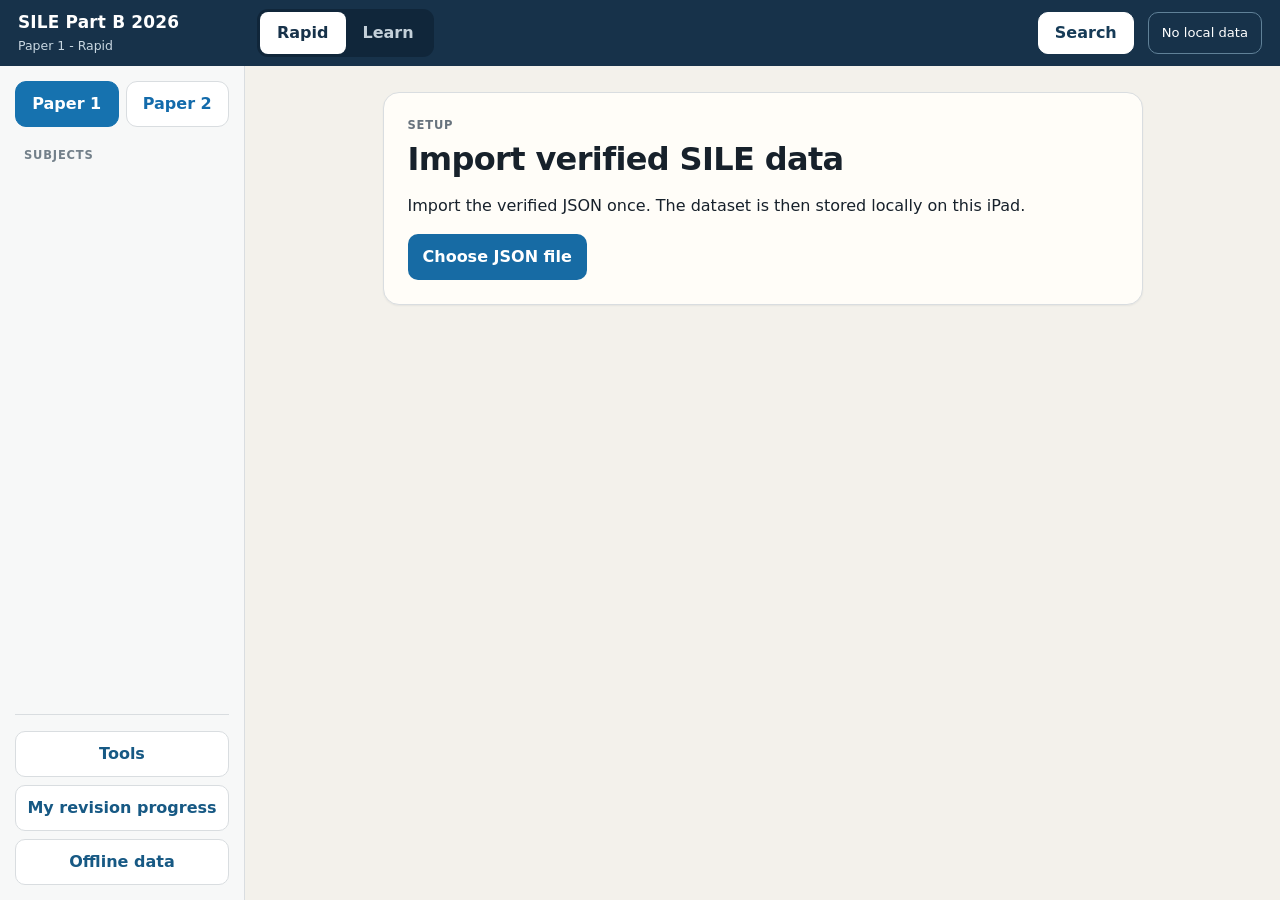
==== commit c6c11128: "Find recorded answers and classify study topics offline" ====
--- a/index.html
+++ b/index.html
@@ -9,7 +9,7 @@
 <meta name="apple-mobile-web-app-title" content="SILE 2026">
 <link rel="manifest" href="./manifest.webmanifest">
 <link rel="apple-touch-icon" sizes="180x180" href="./apple-touch-icon.png">
-<link rel="stylesheet" href="styles.css?v=19">
+<link rel="stylesheet" href="styles.css?v=21">
 <script>
 (function(){
   function save(message){
@@ -59,10 +59,10 @@
 
 <input id="fileInput" type="file" accept="application/json,.json" hidden>
 <div id="toast" class="toast" role="status" aria-live="polite"></div>
-<script src="tools-enhancements.js?v=19" defer></script>
-<script src="retrieval-enhancements.js?v=19" defer></script>
-<script src="local-model.js?v=19" defer></script>
-<script src="study-ux.js?v=19" defer></script>
-<script src="app.js?v=19" defer></script>
+<script src="tools-enhancements.js?v=21" defer></script>
+<script src="retrieval-enhancements.js?v=21" defer></script>
+<script src="local-model.js?v=21" defer></script>
+<script src="study-ux.js?v=21" defer></script>
+<script src="app.js?v=21" defer></script>
 </body>
 </html>
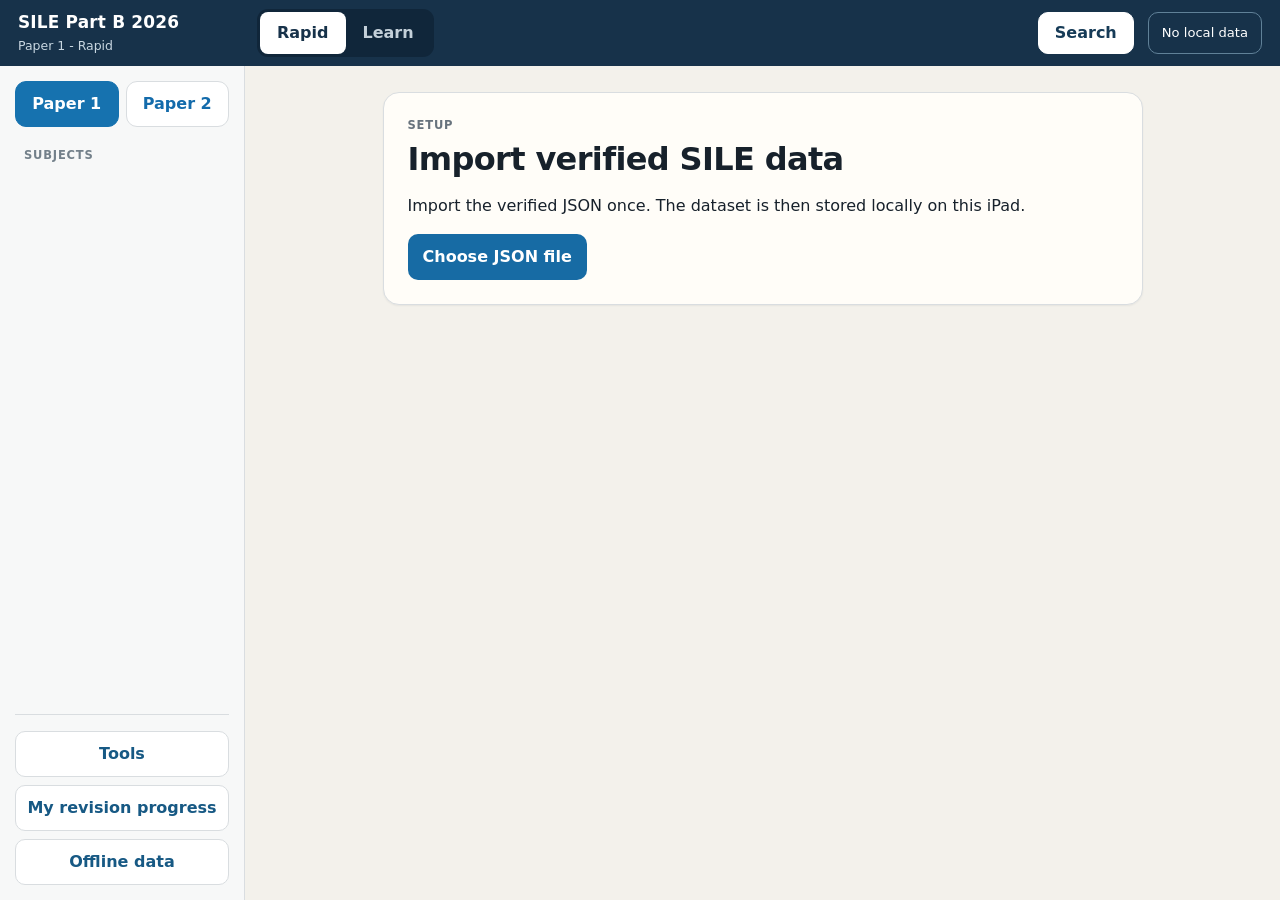
==== commit 7740da64: "Use one offline Search across the study app" ====
--- a/index.html
+++ b/index.html
@@ -9,7 +9,7 @@
 <meta name="apple-mobile-web-app-title" content="SILE 2026">
 <link rel="manifest" href="./manifest.webmanifest">
 <link rel="apple-touch-icon" sizes="180x180" href="./apple-touch-icon.png">
-<link rel="stylesheet" href="styles.css?v=21">
+<link rel="stylesheet" href="styles.css?v=22">
 <script>
 (function(){
   function save(message){
@@ -59,10 +59,9 @@
 
 <input id="fileInput" type="file" accept="application/json,.json" hidden>
 <div id="toast" class="toast" role="status" aria-live="polite"></div>
-<script src="tools-enhancements.js?v=21" defer></script>
-<script src="retrieval-enhancements.js?v=21" defer></script>
-<script src="local-model.js?v=21" defer></script>
-<script src="study-ux.js?v=21" defer></script>
-<script src="app.js?v=21" defer></script>
+<script src="tools-enhancements.js?v=22" defer></script>
+<script src="retrieval-enhancements.js?v=22" defer></script>
+<script src="study-ux.js?v=22" defer></script>
+<script src="app.js?v=22" defer></script>
 </body>
 </html>
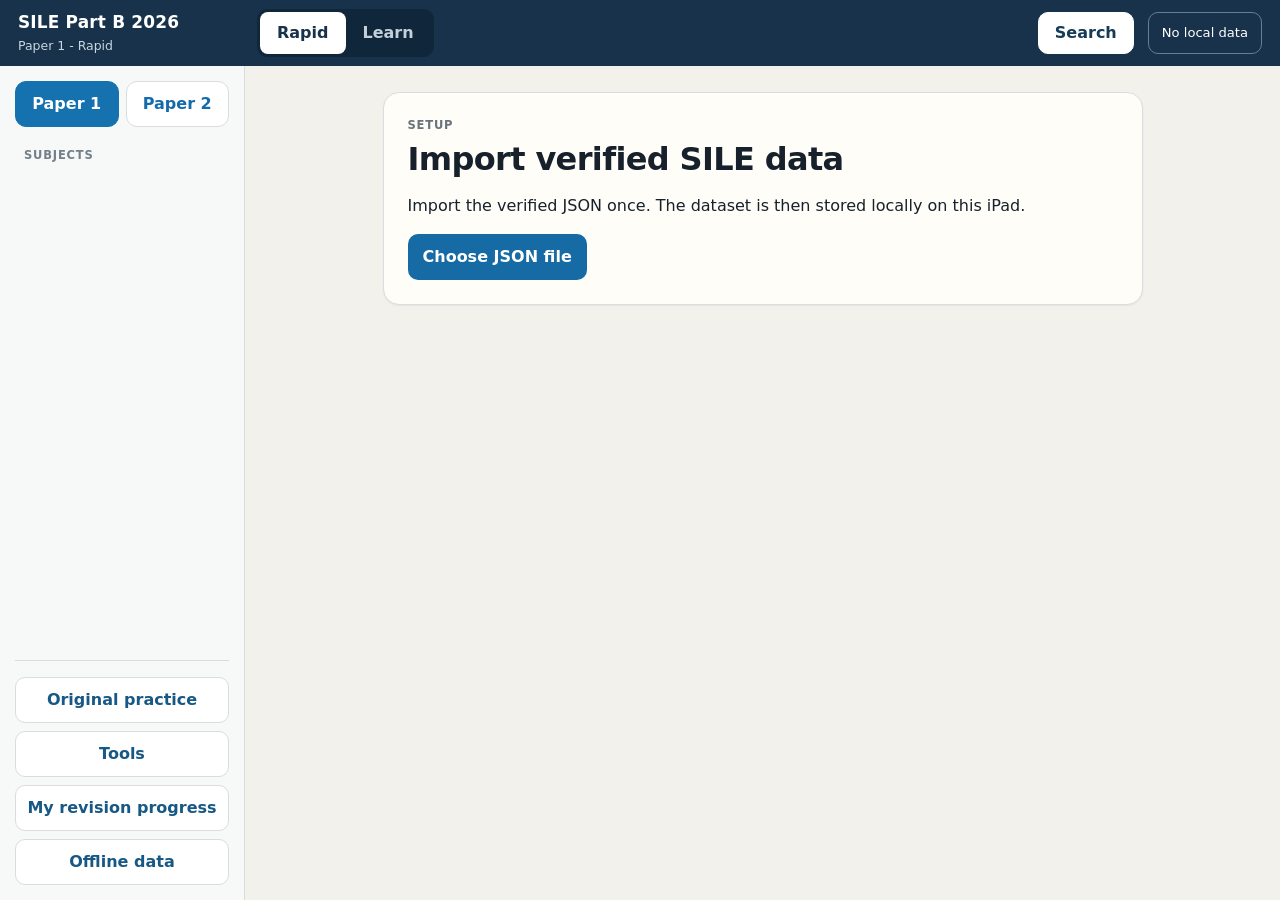
==== commit 7250c77b: "Add original practice packs and plain English study notes" ====
--- a/index.html
+++ b/index.html
@@ -9,7 +9,7 @@
 <meta name="apple-mobile-web-app-title" content="SILE 2026">
 <link rel="manifest" href="./manifest.webmanifest">
 <link rel="apple-touch-icon" sizes="180x180" href="./apple-touch-icon.png">
-<link rel="stylesheet" href="styles.css?v=22">
+<link rel="stylesheet" href="styles.css?v=23">
 <script>
 (function(){
   function save(message){
@@ -45,6 +45,7 @@
     <div class="sideLabel">Subjects</div>
     <nav id="subjects" class="subjectNav"></nav>
     <div class="sideFooter">
+      <button id="practiceBtn" class="sideUtility">Original practice</button>
       <button id="toolsBtn" class="sideUtility">Tools</button>
       <button id="progressBtn" class="sideUtility">My revision progress</button>
       <button id="dataBtn" class="sideUtility">Offline data</button>
@@ -59,9 +60,9 @@
 
 <input id="fileInput" type="file" accept="application/json,.json" hidden>
 <div id="toast" class="toast" role="status" aria-live="polite"></div>
-<script src="tools-enhancements.js?v=22" defer></script>
-<script src="retrieval-enhancements.js?v=22" defer></script>
-<script src="study-ux.js?v=22" defer></script>
-<script src="app.js?v=22" defer></script>
+<script src="tools-enhancements.js?v=23" defer></script>
+<script src="retrieval-enhancements.js?v=23" defer></script>
+<script src="study-ux.js?v=23" defer></script>
+<script src="app.js?v=23" defer></script>
 </body>
 </html>
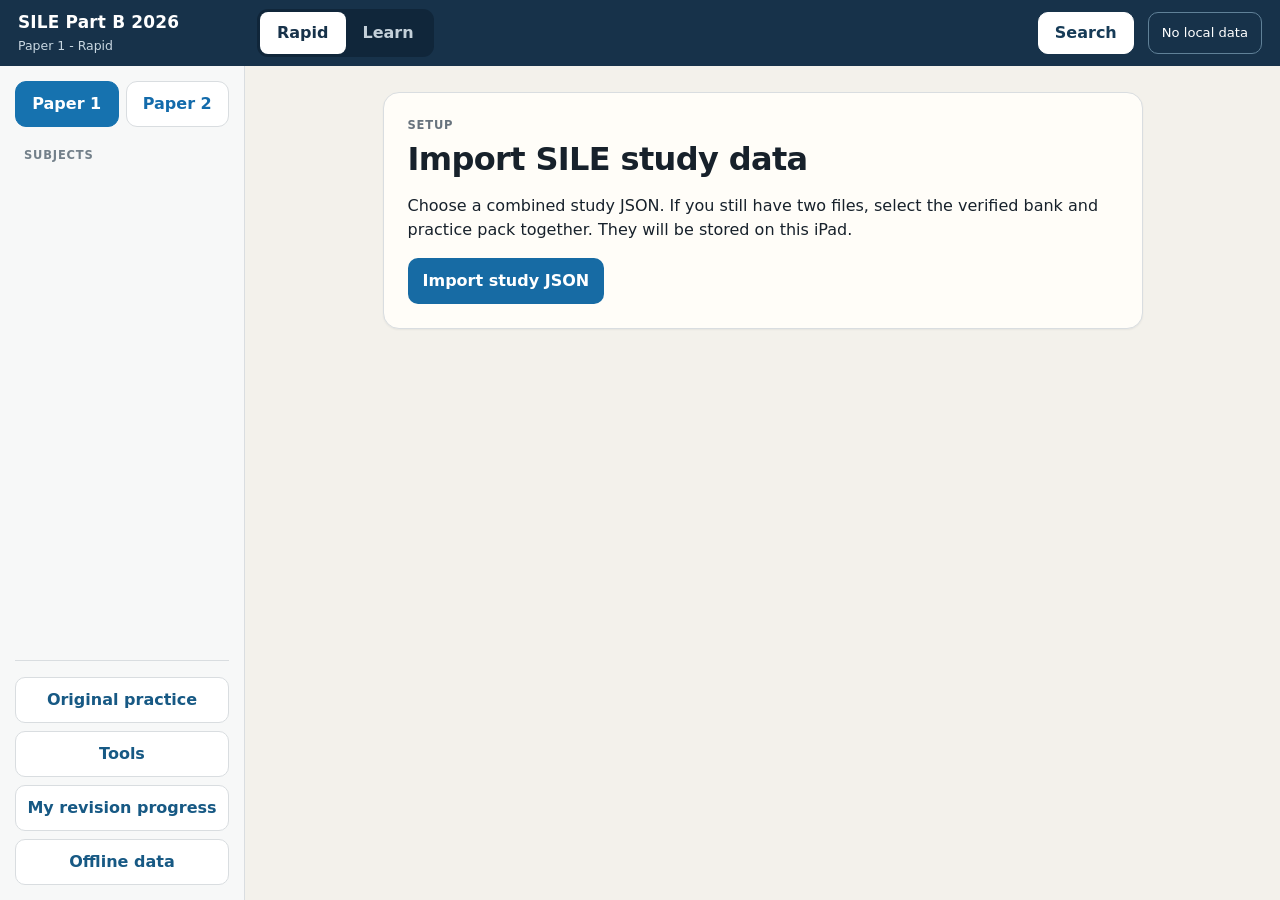
==== commit 00448830: "Unify study bank imports and exports" ====
--- a/index.html
+++ b/index.html
@@ -58,11 +58,11 @@
   </main>
 </div>
 
-<input id="fileInput" type="file" accept="application/json,.json" hidden>
+<input id="fileInput" type="file" multiple accept="application/json,.json" hidden>
 <div id="toast" class="toast" role="status" aria-live="polite"></div>
 <script src="tools-enhancements.js?v=23" defer></script>
 <script src="retrieval-enhancements.js?v=23" defer></script>
 <script src="study-ux.js?v=23" defer></script>
-<script src="app.js?v=23" defer></script>
+<script src="app.js?v=24" defer></script>
 </body>
 </html>
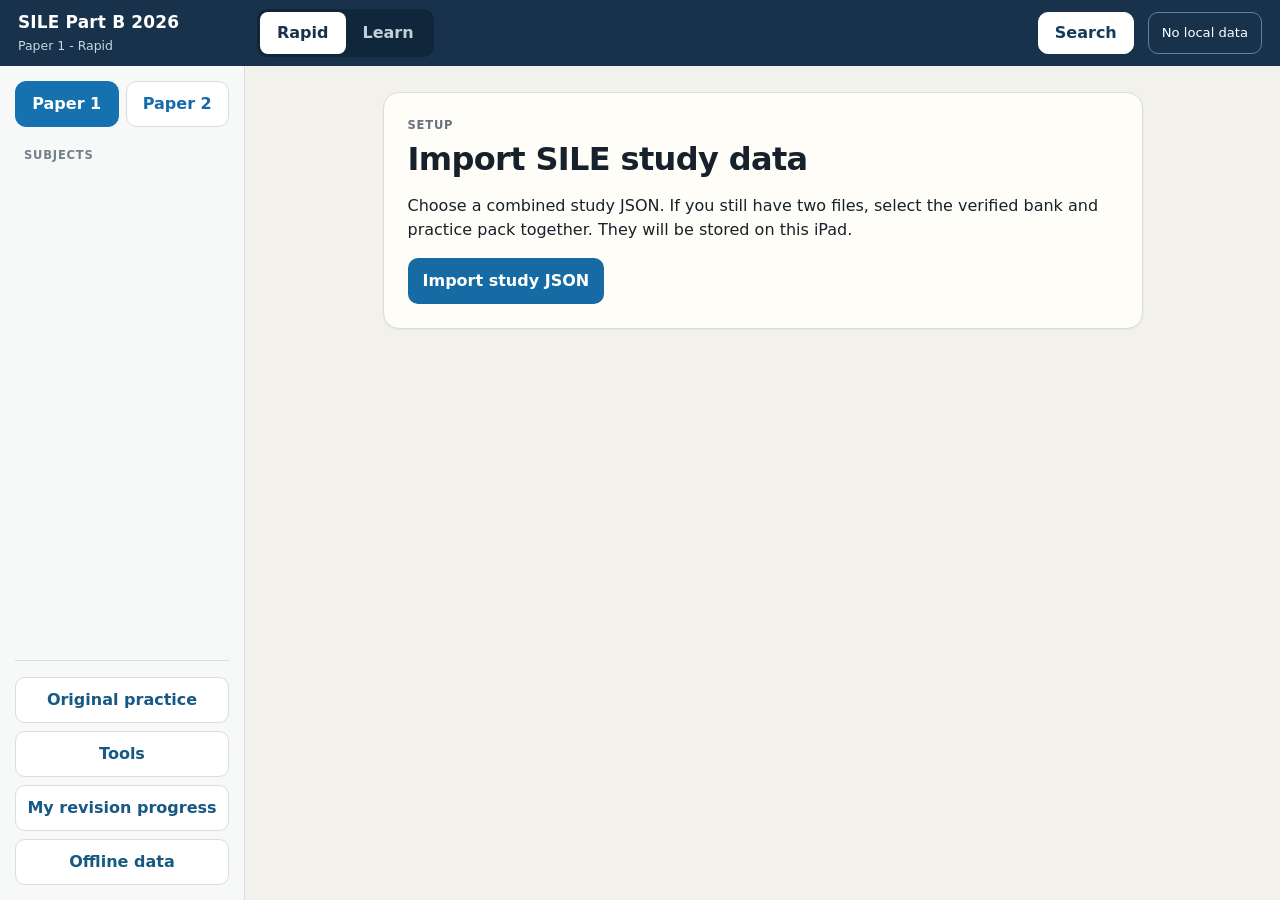
==== commit dbc9a63c: "Surface verified offline study passages in search" ====
--- a/index.html
+++ b/index.html
@@ -61,7 +61,7 @@
 <input id="fileInput" type="file" multiple accept="application/json,.json" hidden>
 <div id="toast" class="toast" role="status" aria-live="polite"></div>
 <script src="tools-enhancements.js?v=23" defer></script>
-<script src="retrieval-enhancements.js?v=23" defer></script>
+<script src="retrieval-enhancements.js?v=25" defer></script>
 <script src="study-ux.js?v=23" defer></script>
 <script src="app.js?v=24" defer></script>
 </body>
